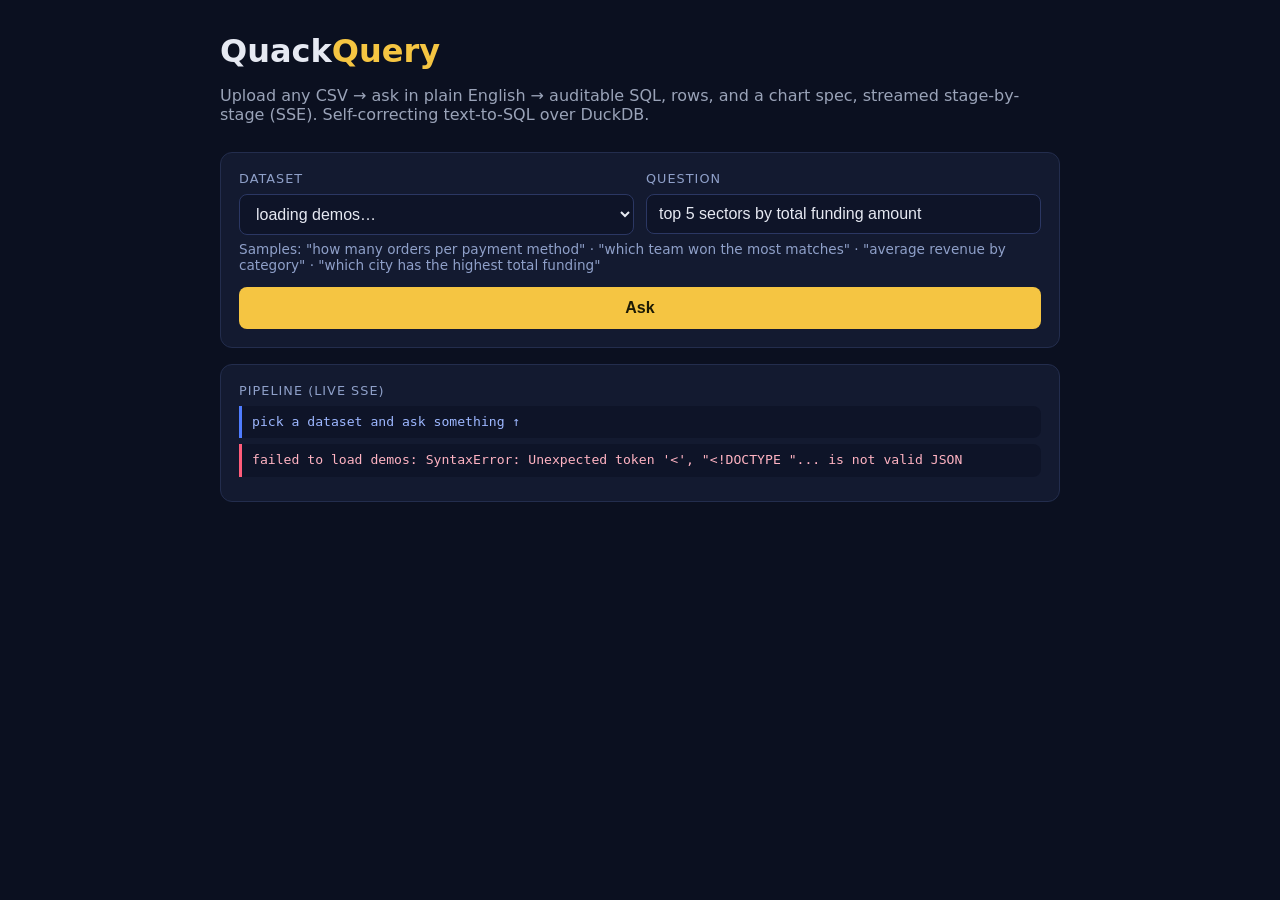
==== static/index.html @ a5b7f028 "QuackQuery v1.0: self-correcting text-to-SQL analytics API - FastAPI + DuckDB: CSV upload -> schema/" ====
<!DOCTYPE html>
<html lang="en">
<head>
<meta charset="utf-8">
<meta name="viewport" content="width=device-width, initial-scale=1">
<title>QuackQuery — ask your data anything</title>
<style>
  :root { color-scheme: dark; }
  * { box-sizing: border-box; }
  body { margin: 0; font-family: ui-sans-serif, system-ui, -apple-system, sans-serif;
         background: #0b1020; color: #e6e9f2; }
  .wrap { max-width: 880px; margin: 0 auto; padding: 32px 20px 80px; }
  h1 { font-size: 2rem; margin: 0 0 6px; }
  h1 span { color: #f5c542; }
  .sub { color: #9aa3b8; margin-bottom: 28px; }
  .card { background: #131a30; border: 1px solid #232d4d; border-radius: 12px;
          padding: 18px; margin-bottom: 16px; }
  label { display: block; font-size: .8rem; text-transform: uppercase;
          letter-spacing: .08em; color: #8fa0c9; margin-bottom: 8px; }
  select, input[type=text] { width: 100%; padding: 10px 12px; border-radius: 8px;
        border: 1px solid #2b3763; background: #0e1428; color: #e6e9f2; font-size: 1rem; }
  .row { display: flex; gap: 12px; }
  .row > div { flex: 1; }
  button { margin-top: 14px; width: 100%; padding: 12px; font-size: 1rem; font-weight: 600;
           border: 0; border-radius: 8px; background: #f5c542; color: #1c1a05; cursor: pointer; }
  button:disabled { opacity: .5; cursor: wait; }
  #log { font-family: ui-monospace, SFMono-Regular, Menlo, monospace; font-size: .82rem;
         line-height: 1.55; }
  .ev { padding: 6px 10px; border-left: 3px solid #2b3763; margin: 6px 0;
        background: #0e1428; border-radius: 0 8px 8px 0; white-space: pre-wrap; }
  .ev.stage, .ev.retry { border-color: #4f7cff; color: #9db7ff; }
  .ev.sql { border-color: #f5c542; color: #ffe29a; }
  .ev.rows { border-color: #37d67a; color: #a9f0c6; }
  .ev.chart, .ev.answer { border-color: #b388ff; color: #d6c6ff; }
  .ev.done { border-color: #37d67a; color: #7fe0a8; font-weight: 700; }
  .ev.error { border-color: #ff5c7a; color: #ffb3c2; }
  table { border-collapse: collapse; margin-top: 8px; width: 100%; font-size: .85rem; }
  th, td { border: 1px solid #2b3763; padding: 5px 9px; text-align: left; }
  th { background: #182142; }
  code { color: #ffe29a; }
  a { color: #7fa8ff; }
  .hint { font-size: .85rem; color: #8fa0c9; margin-top: 6px; }
</style>
</head>
<body>
<div class="wrap">
  <h1>Quack<span>Query</span></h1>
  <p class="sub">Upload any CSV → ask in plain English → auditable SQL, rows, and a chart spec,
  streamed stage-by-stage (SSE). Self-correcting text-to-SQL over DuckDB.</p>

  <div class="card">
    <div class="row">
      <div>
        <label for="ds">Dataset</label>
        <select id="ds"><option value="">loading demos…</option></select>
      </div>
      <div>
        <label for="q">Question</label>
        <input id="q" type="text" placeholder="e.g. top 5 sectors by total funding"
               value="top 5 sectors by total funding amount">
      </div>
    </div>
    <div class="hint">Samples: "how many orders per payment method" ·
      "which team won the most matches" · "average revenue by category" ·
      "which city has the highest total funding"</div>
    <button id="go">Ask</button>
  </div>

  <div class="card">
    <label>Pipeline (live SSE)</label>
    <div id="log"><div class="ev stage">pick a dataset and ask something ↑</div></div>
  </div>
</div>

<script>
const $ = id => document.getElementById(id);
function ev(type, text) {
  const d = document.createElement("div");
  d.className = "ev " + type;
  d.textContent = text;
  $("log").appendChild(d);
  window.scrollTo(0, document.body.scrollHeight);
}
function tableHTML(columns, rows) {
  if (!rows || !rows.length) return "(0 rows)";
  let h = "<table><tr>" + columns.map(c => "<th>" + c + "</th>").join("") + "</tr>";
  for (const r of rows.slice(0, 15))
    h += "<tr>" + r.map(v => "<td>" + v + "</td>").join("") + "</tr>";
  return h + "</table>" + (rows.length > 15 ? `<p>${rows.length} rows (15 shown)</p>` : "");
}

async function loadDatasets() {
  try {
    const r = await fetch("/api/datasets/demo");
    const list = await r.json();
    $("ds").innerHTML = list.map(d =>
      `<option value="${d.dataset_id}">${d.name} (${d.row_count} rows)</option>`).join("");
    ev("stage", `loaded ${list.length} demo datasets`);
  } catch (e) { ev("error", "failed to load demos: " + e); }
}

$("go").onclick = async () => {
  const dataset_id = $("ds").value, question = $("q").value.trim();
  if (!dataset_id || !question) return;
  $("log").innerHTML = "";
  $("go").disabled = true;
  ev("stage", `POST /api/query/stream {dataset: ${dataset_id}, question: "${question}"}`);
  try {
    const resp = await fetch("/api/query/stream", {
      method: "POST", headers: {"Content-Type": "application/json"},
      body: JSON.stringify({dataset_id, question})
    });
    const reader = resp.body.getReader();
    const dec = new TextDecoder();
    let buf = "";
    while (true) {
      const {done, value} = await reader.read();
      if (done) break;
      buf += dec.decode(value, {stream: true});
      let idx;
      while ((idx = buf.indexOf("\n\n")) >= 0) {
        const chunk = buf.slice(0, idx); buf = buf.slice(idx + 2);
        const line = chunk.split("\n").find(l => l.startsWith("data:"));
        if (!line) continue;
        handle(JSON.parse(line.slice(5)));
      }
    }
  } catch (e) { ev("error", String(e)); }
  $("go").disabled = false;
};

function handle(m) {
  switch (m.type) {
    case "stage":        ev("stage", `▸ ${m.name} (${m.dataset ?? ""})`); break;
    case "sql":          ev("sql", `[attempt ${m.attempt}] ${m.sql}`); break;
    case "guard_error":  ev("error", `guard: ${m.error}`); break;
    case "exec_error":   ev("error", `exec: ${m.error}`); break;
    case "retry":        ev("retry", `↻ self-correcting (attempt ${m.attempt})…`); break;
    case "rows":         ev("rows", `${m.row_count} rows` + "\n" + tableHTML(m.columns, m.rows)); break;
    case "chart":        ev("chart", m.spec ? `chart: ${m.spec.mark} x=${m.spec.x} y=${m.spec.y}` : "chart: none"); break;
    case "answer":       ev("answer", "answer: " + m.text); break;
    case "done":         ev("done", `done in ${m.timing_ms}ms · attempts=${m.attempts}${m.cached ? " · cached" : ""}`); break;
    case "error":        ev("error", `fatal: ${m.error}`); break;
  }
}
loadDatasets();
</script>
</body>
</html>
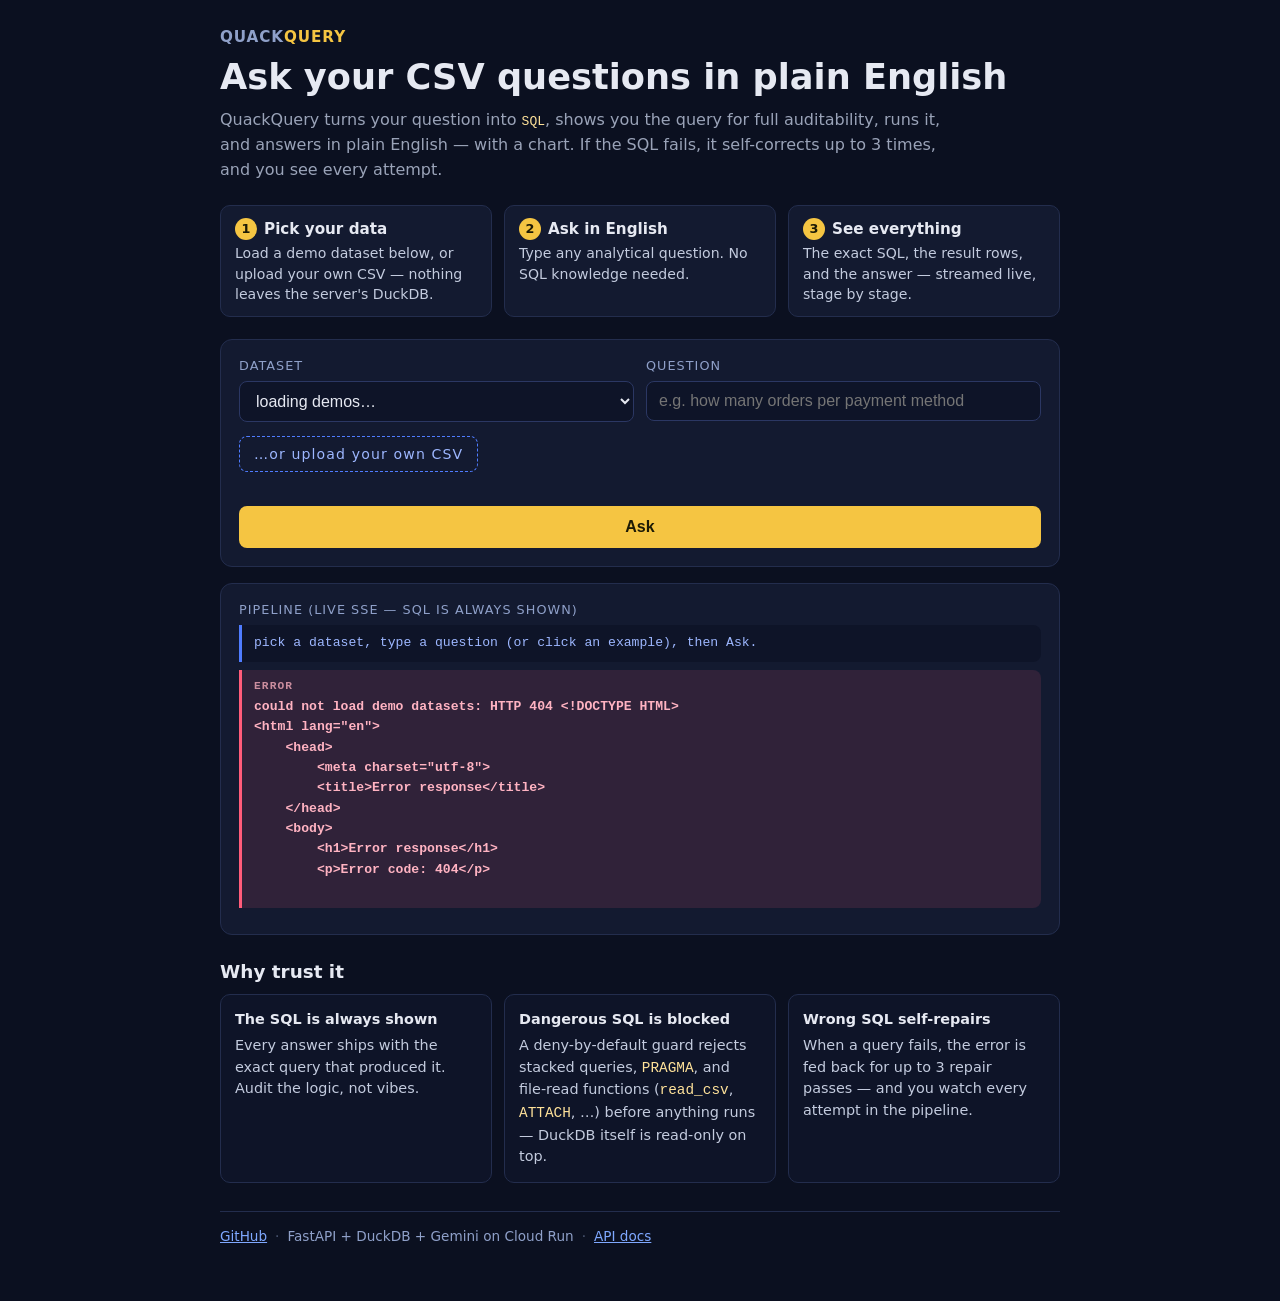
==== commit 533c31b7: "fix(ui): SSE parser never matched CRLF framing — the demo page rendered nothing Root cause: sse-star" ====
--- a/static/index.html
+++ b/static/index.html
@@ -3,16 +3,30 @@
 <head>
 <meta charset="utf-8">
 <meta name="viewport" content="width=device-width, initial-scale=1">
-<title>QuackQuery — ask your data anything</title>
+<title>QuackQuery — ask your CSV questions in plain English</title>
 <style>
   :root { color-scheme: dark; }
   * { box-sizing: border-box; }
   body { margin: 0; font-family: ui-sans-serif, system-ui, -apple-system, sans-serif;
          background: #0b1020; color: #e6e9f2; }
-  .wrap { max-width: 880px; margin: 0 auto; padding: 32px 20px 80px; }
-  h1 { font-size: 2rem; margin: 0 0 6px; }
-  h1 span { color: #f5c542; }
-  .sub { color: #9aa3b8; margin-bottom: 28px; }
+  .wrap { max-width: 880px; margin: 0 auto; padding: 28px 20px 60px; }
+  .brand { font-size: .95rem; font-weight: 700; letter-spacing: .06em;
+           color: #8fa0c9; margin-bottom: 10px; }
+  .brand b { color: #f5c542; }
+  h1 { font-size: clamp(1.6rem, 4.5vw, 2.2rem); line-height: 1.2; margin: 0 0 10px; }
+  .sub { color: #9aa3b8; margin: 0 0 22px; max-width: 46rem; line-height: 1.55; }
+  .sub code { color: #ffe29a; }
+
+  .steps { display: flex; gap: 12px; margin: 0 0 22px; }
+  .step { flex: 1; background: #131a30; border: 1px solid #232d4d; border-radius: 10px;
+          padding: 12px 14px; font-size: .88rem; color: #c3cbde; line-height: 1.45; }
+  .step b { display: block; color: #e6e9f2; margin-bottom: 3px; font-size: .95rem; }
+  .step .n { display: inline-flex; align-items: center; justify-content: center;
+             width: 22px; height: 22px; border-radius: 50%; background: #f5c542;
+             color: #1c1a05; font-weight: 700; font-size: .8rem; margin-right: 7px;
+             vertical-align: middle; }
+  @media (max-width: 640px) { .steps { flex-direction: column; } .step { padding: 10px 12px; } }
+
   .card { background: #131a30; border: 1px solid #232d4d; border-radius: 12px;
           padding: 18px; margin-bottom: 16px; }
   label { display: block; font-size: .8rem; text-transform: uppercase;
@@ -20,33 +34,72 @@
   select, input[type=text] { width: 100%; padding: 10px 12px; border-radius: 8px;
         border: 1px solid #2b3763; background: #0e1428; color: #e6e9f2; font-size: 1rem; }
   .row { display: flex; gap: 12px; }
-  .row > div { flex: 1; }
+  .row > div { flex: 1; min-width: 0; }
+  @media (max-width: 640px) { .row { flex-direction: column; } }
   button { margin-top: 14px; width: 100%; padding: 12px; font-size: 1rem; font-weight: 600;
            border: 0; border-radius: 8px; background: #f5c542; color: #1c1a05; cursor: pointer; }
   button:disabled { opacity: .5; cursor: wait; }
+  .uploadbtn { margin-top: 14px; display: inline-block; padding: 9px 14px; font-size: .88rem;
+               border: 1px dashed #4f7cff; border-radius: 8px; background: transparent;
+               color: #9db7ff; cursor: pointer; width: auto; text-transform: none; }
+  .uploadbtn:hover { background: #16204a; }
+  .chips { display: flex; flex-wrap: wrap; gap: 8px; margin-top: 12px; }
+  .chip { margin: 0; width: auto; padding: 7px 12px; font-size: .85rem; font-weight: 500;
+          background: #0e1428; color: #c3cbde; border: 1px solid #2b3763;
+          border-radius: 999px; cursor: pointer; }
+  .chip:hover { border-color: #f5c542; color: #ffe29a; }
+  body.busy .chip { opacity: .45; pointer-events: none; }
+
   #log { font-family: ui-monospace, SFMono-Regular, Menlo, monospace; font-size: .82rem;
          line-height: 1.55; }
-  .ev { padding: 6px 10px; border-left: 3px solid #2b3763; margin: 6px 0;
-        background: #0e1428; border-radius: 0 8px 8px 0; white-space: pre-wrap; }
-  .ev.stage, .ev.retry { border-color: #4f7cff; color: #9db7ff; }
-  .ev.sql { border-color: #f5c542; color: #ffe29a; }
-  .ev.rows { border-color: #37d67a; color: #a9f0c6; }
-  .ev.chart, .ev.answer { border-color: #b388ff; color: #d6c6ff; }
-  .ev.done { border-color: #37d67a; color: #7fe0a8; font-weight: 700; }
-  .ev.error { border-color: #ff5c7a; color: #ffb3c2; }
-  table { border-collapse: collapse; margin-top: 8px; width: 100%; font-size: .85rem; }
+  .ev { padding: 8px 12px; border-left: 3px solid #2b3763; margin: 8px 0;
+        background: #0e1428; border-radius: 0 8px 8px 0; white-space: pre-wrap;
+        word-break: break-word; }
+  .ev .tag { font-size: .7rem; text-transform: uppercase; letter-spacing: .1em;
+             opacity: .75; display: block; margin-bottom: 2px; }
+  .ev.stage  { border-color: #4f7cff; color: #9db7ff; }
+  .ev.retry  { border-color: #4f7cff; color: #9db7ff; font-style: italic; }
+  .ev.sql    { border-color: #f5c542; color: #ffe29a; }
+  .ev.rows   { border-color: #37d67a; color: #a9f0c6; }
+  .ev.chart  { border-color: #b388ff; color: #d6c6ff; }
+  .ev.answer { border-color: #37d67a; }
+  .ev.done   { border-color: #37d67a; color: #7fe0a8; font-weight: 700; }
+  .ev.error  { border-color: #ff5c7a; color: #ffb3c2; font-weight: 600;
+               background: rgba(255, 92, 122, 0.12); }
+  .ev .answertext { font-family: ui-sans-serif, system-ui, sans-serif; font-size: 1.02rem;
+                    color: #eef4ff; white-space: pre-wrap; }
+  table { border-collapse: collapse; margin-top: 8px; width: 100%; font-size: .85rem;
+          font-family: ui-monospace, SFMono-Regular, Menlo, monospace; }
   th, td { border: 1px solid #2b3763; padding: 5px 9px; text-align: left; }
   th { background: #182142; }
-  code { color: #ffe29a; }
+  .muted { color: #8fa0c9; font-size: .78rem; }
   a { color: #7fa8ff; }
-  .hint { font-size: .85rem; color: #8fa0c9; margin-top: 6px; }
+
+  .trust { display: flex; gap: 12px; flex-wrap: wrap; }
+  .trust > div { flex: 1 1 240px; background: #0e1428; border: 1px solid #232d4d;
+                 border-radius: 10px; padding: 14px; font-size: .9rem; color: #c3cbde;
+                 line-height: 1.5; }
+  .trust b { color: #e6e9f2; display: block; margin-bottom: 4px; }
+  .trust code { color: #ffe29a; }
+  footer { margin-top: 28px; padding-top: 16px; border-top: 1px solid #232d4d;
+           color: #8fa0c9; font-size: .85rem; display: flex; gap: 8px; flex-wrap: wrap;
+           align-items: center; }
+  footer .dot { opacity: .5; }
 </style>
 </head>
 <body>
 <div class="wrap">
-  <h1>Quack<span>Query</span></h1>
-  <p class="sub">Upload any CSV → ask in plain English → auditable SQL, rows, and a chart spec,
-  streamed stage-by-stage (SSE). Self-correcting text-to-SQL over DuckDB.</p>
+  <div class="brand">QUACK<b>QUERY</b></div>
+  <h1>Ask your CSV questions in plain English</h1>
+  <p class="sub">QuackQuery turns your question into <code>SQL</code>, shows you the
+  query for full auditability, runs it, and answers in plain English — with a chart.
+  If the SQL fails, it self-corrects up to 3 times, and you see every attempt.</p>
+
+  <div class="steps">
+    <div class="step"><b><span class="n">1</span>Pick your data</b>Load a demo dataset below, or upload your own CSV — nothing leaves the server's DuckDB.</div>
+    <div class="step"><b><span class="n">2</span>Ask in English</b>Type any analytical question. No SQL knowledge needed.</div>
+    <div class="step"><b><span class="n">3</span>See everything</b>The exact SQL, the result rows, and the answer — streamed live, stage by stage.</div>
+  </div>
 
   <div class="card">
     <div class="row">
@@ -56,93 +109,308 @@
       </div>
       <div>
         <label for="q">Question</label>
-        <input id="q" type="text" placeholder="e.g. top 5 sectors by total funding"
-               value="top 5 sectors by total funding amount">
+        <input id="q" type="text" placeholder="e.g. how many orders per payment method"
+               autocomplete="off">
       </div>
     </div>
-    <div class="hint">Samples: "how many orders per payment method" ·
-      "which team won the most matches" · "average revenue by category" ·
-      "which city has the highest total funding"</div>
+    <div class="row" style="align-items:flex-end">
+      <div><label class="uploadbtn" for="up">…or upload your own CSV
+        <input id="up" type="file" accept=".csv" hidden></label></div>
+      <div class="muted" style="flex:2; margin-bottom: 4px;" id="upstatus"></div>
+    </div>
+    <div class="chips" id="chips"></div>
     <button id="go">Ask</button>
   </div>
 
-  <div class="card">
-    <label>Pipeline (live SSE)</label>
-    <div id="log"><div class="ev stage">pick a dataset and ask something ↑</div></div>
+  <div class="card" id="pipecard">
+    <label>Pipeline (live SSE — SQL is always shown)</label>
+    <div id="log"><div class="ev stage">pick a dataset, type a question (or click an example), then Ask.</div></div>
   </div>
+
+  <h2 style="font-size:1.15rem; margin: 26px 0 12px;">Why trust it</h2>
+  <div class="trust">
+    <div><b>The SQL is always shown</b>Every answer ships with the exact query that produced it. Audit the logic, not vibes.</div>
+    <div><b>Dangerous SQL is blocked</b>A deny-by-default guard rejects stacked queries, <code>PRAGMA</code>, and file-read functions (<code>read_csv</code>, <code>ATTACH</code>, …) before anything runs — DuckDB itself is read-only on top.</div>
+    <div><b>Wrong SQL self-repairs</b>When a query fails, the error is fed back for up to 3 repair passes — and you watch every attempt in the pipeline.</div>
+  </div>
+
+  <footer>
+    <a href="https://github.com/gorredinesh21/quackquery" target="_blank" rel="noopener">GitHub</a>
+    <span class="dot">·</span> FastAPI + DuckDB + Gemini on Cloud Run
+    <span class="dot">·</span> <a href="/docs" target="_blank" rel="noopener">API docs</a>
+  </footer>
 </div>
 
 <script>
+"use strict";
 const $ = id => document.getElementById(id);
-function ev(type, text) {
+const esc = s => String(s).replace(/[&<>"']/g,
+  c => ({"&":"&amp;","<":"&lt;",">":"&gt;",'"':"&quot;","'":"&#39;"}[c]));
+
+// Example questions — each chip also selects the dataset it belongs to.
+const CHIPS = [
+  {q: "which team won the most matches",                  ds: "ipl_matches"},
+  {q: "how many orders per payment method",               ds: "ecommerce_orders"},
+  {q: "average revenue by category",                      ds: "ecommerce_orders"},
+  {q: "top 5 sectors by total funding amount",            ds: "indian_startup_funding"},
+  {q: "which city has the highest total funding",         ds: "indian_startup_funding"},
+];
+const dsNameToId = {};
+
+function ev(type, html) {
   const d = document.createElement("div");
   d.className = "ev " + type;
-  d.textContent = text;
+  d.innerHTML = html;
   $("log").appendChild(d);
-  window.scrollTo(0, document.body.scrollHeight);
+  return d;
+}
+function showError(msg) {
+  ev("error", '<span class="tag">error</span>' + esc(msg));
+  $("pipecard").scrollIntoView({behavior: "smooth", block: "nearest"});
 }
 function tableHTML(columns, rows) {
-  if (!rows || !rows.length) return "(0 rows)";
-  let h = "<table><tr>" + columns.map(c => "<th>" + c + "</th>").join("") + "</tr>";
+  if (!rows || !rows.length) return '<span class="muted">(0 rows)</span>';
+  let h = "<table><tr>" + columns.map(c => "<th>" + esc(c) + "</th>").join("") + "</tr>";
   for (const r of rows.slice(0, 15))
-    h += "<tr>" + r.map(v => "<td>" + v + "</td>").join("") + "</tr>";
-  return h + "</table>" + (rows.length > 15 ? `<p>${rows.length} rows (15 shown)</p>` : "");
+    h += "<tr>" + r.map(v => "<td>" + esc(v === null ? "NULL" : v) + "</td>").join("") + "</tr>";
+  h += "</table>";
+  if (rows.length > 15) h += '<span class="muted">' + rows.length + " rows (15 shown)</span>";
+  return h;
+}
+
+// Surface unexpected JS errors / unhandled rejections in the pipeline box.
+window.addEventListener("error", e => {
+  showError("Unexpected JS error: " + (e.message || e.type) +
+            (e.filename ? " (" + e.filename + ":" + e.lineno + ")" : ""));
+});
+window.addEventListener("unhandledrejection", e => {
+  const r = e.reason;
+  showError("Unhandled promise rejection: " + (r && r.message ? r.message : String(r)));
+});
+
+function setLoading(on) {
+  document.body.classList.toggle("busy", on);
+  $("go").disabled = on;
+  $("go").textContent = on ? "Asking…" : "Ask";
 }
 
 async function loadDatasets() {
   try {
     const r = await fetch("/api/datasets/demo");
+    if (!r.ok) throw new Error("HTTP " + r.status + " " + (await r.text()).slice(0, 200));
     const list = await r.json();
     $("ds").innerHTML = list.map(d =>
-      `<option value="${d.dataset_id}">${d.name} (${d.row_count} rows)</option>`).join("");
-    ev("stage", `loaded ${list.length} demo datasets`);
-  } catch (e) { ev("error", "failed to load demos: " + e); }
-}
-
-$("go").onclick = async () => {
+      `<option value="${esc(d.dataset_id)}">${esc(d.name)} (${d.row_count} rows)</option>`).join("");
+    for (const d of list) dsNameToId[d.name] = d.dataset_id;
+    renderChips();
+    ev("stage", '<span class="tag">stage</span>▸ ' + list.length +
+       " demo datasets ready — click an example question below the ask box");
+  } catch (e) { showError("could not load demo datasets: " + e.message); }
+}
+
+function renderChips() {
+  $("chips").innerHTML = "";
+  for (const c of CHIPS) {
+    const b = document.createElement("button");
+    b.className = "chip";
+    b.textContent = c.q;
+    b.onclick = () => {
+      if (document.body.classList.contains("busy")) return;
+      if (!dsNameToId[c.ds]) { showError("dataset not loaded: " + c.ds); return; }
+      $("ds").value = dsNameToId[c.ds];
+      $("q").value = c.q;
+      ask();
+    };
+    $("chips").appendChild(b);
+  }
+}
+
+// ---- the query stream ----------------------------------------------------
+async function ask() {
+  if (document.body.classList.contains("busy")) return;
   const dataset_id = $("ds").value, question = $("q").value.trim();
-  if (!dataset_id || !question) return;
+  if (!dataset_id) { showError("pick a dataset first (or upload a CSV)."); return; }
+  if (!question)   { showError("type a question first — or click an example question."); return; }
+
   $("log").innerHTML = "";
-  $("go").disabled = true;
-  ev("stage", `POST /api/query/stream {dataset: ${dataset_id}, question: "${question}"}`);
+  setLoading(true);
+  $("pipecard").scrollIntoView({behavior: "smooth", block: "start"});
+  ev("stage", '<span class="tag">request</span>POST /api/query/stream {dataset: ' +
+     esc(dataset_id) + ', question: "' + esc(question) + '"}');
+
+  let sawAnswer = false, sawTerminal = false, qid = null, cached = false;
   try {
     const resp = await fetch("/api/query/stream", {
-      method: "POST", headers: {"Content-Type": "application/json"},
+      method: "POST",
+      headers: {"Content-Type": "application/json"},
       body: JSON.stringify({dataset_id, question})
     });
+    if (!resp.ok) {
+      const t = await resp.text();
+      let msg = t;
+      try { const d = JSON.parse(t).detail; msg = typeof d === "string" ? d : JSON.stringify(d); } catch (_) {}
+      throw new Error("HTTP " + resp.status + " " + resp.statusText + " — " +
+                      String(msg).slice(0, 300));
+    }
+    if (!resp.body) throw new Error("response has no stream body");
+
     const reader = resp.body.getReader();
     const dec = new TextDecoder();
     let buf = "";
+    // SSE frames are separated by a BLANK LINE. sse-starlette writes CRLF
+    // line endings ("\r\n\r\n"); some servers use "\n\n" or "\r\r" — accept all.
+    const SEP = /\r\n\r\n|\n\n|\r\r/;
     while (true) {
       const {done, value} = await reader.read();
       if (done) break;
       buf += dec.decode(value, {stream: true});
-      let idx;
-      while ((idx = buf.indexOf("\n\n")) >= 0) {
-        const chunk = buf.slice(0, idx); buf = buf.slice(idx + 2);
-        const line = chunk.split("\n").find(l => l.startsWith("data:"));
-        if (!line) continue;
-        handle(JSON.parse(line.slice(5)));
+      let m;
+      while ((m = SEP.exec(buf)) !== null) {
+        const frame = buf.slice(0, m.index);
+        buf = buf.slice(m.index + m[0].length);
+        // A frame: "event: <name>" lines plus one or more "data: <json>" lines.
+        const dataLines = frame.split(/\r\n|\n|\r/)
+          .filter(l => l.startsWith("data:"))
+          .map(l => l.slice(5).trim());
+        if (!dataLines.length) continue;
+        const payload = dataLines.join("\n");
+        let msg;
+        try { msg = JSON.parse(payload); }
+        catch (e) {
+          showError("bad SSE data line (not JSON): " + payload.slice(0, 200));
+          continue;
+        }
+        try {
+          handle(msg);
+          if (msg.type === "answer") sawAnswer = true;
+          if (msg.type === "done") { sawTerminal = true; qid = msg.qid || null; cached = !!msg.cached; }
+          if (msg.type === "error") sawTerminal = true;
+        } catch (e) { showError("error while rendering event '" + msg.type + "': " + e.message); }
       }
     }
-  } catch (e) { ev("error", String(e)); }
-  $("go").disabled = false;
-};
-
+    // Server contract: stream always ends with done or error. If it just
+    // stopped, that's a contract breach — say so, never stay silent.
+    if (!sawTerminal)
+      showError("stream ended without a done or error event (server or connection dropped)");
+    else if (cached && !sawAnswer) await replayCached(qid);
+  } catch (e) {
+    showError("query failed: " + (e && e.message ? e.message : String(e)));
+  } finally {
+    setLoading(false);
+  }
+}
+
+async function replayCached(qid) {
+  // A cache hit streams only a `done` event; fetch the full result.
+  try {
+    const r = await fetch("/api/query/" + encodeURIComponent(qid));
+    if (!r.ok) throw new Error("HTTP " + r.status);
+    const res = await r.json();
+    handle({type: "sql", sql: res.sql, attempt: 1});
+    handle({type: "rows", columns: res.columns, rows: res.rows, row_count: res.row_count});
+    handle({type: "chart", spec: res.chart});
+    handle({type: "answer", text: res.answer});
+    ev("done", '<span class="tag">done</span>served from cache (qid ' + esc(qid) + ")");
+  } catch (e) {
+    showError("cached result could not be replayed: " + e.message);
+  }
+}
+
+// Server event types (app/pipeline.py): stage | sql | guard_error | exec_error |
+// retry | rows | chart | answer | done | error — each `data:` line is JSON
+// with a "type" field.
 function handle(m) {
   switch (m.type) {
-    case "stage":        ev("stage", `▸ ${m.name} (${m.dataset ?? ""})`); break;
-    case "sql":          ev("sql", `[attempt ${m.attempt}] ${m.sql}`); break;
-    case "guard_error":  ev("error", `guard: ${m.error}`); break;
-    case "exec_error":   ev("error", `exec: ${m.error}`); break;
-    case "retry":        ev("retry", `↻ self-correcting (attempt ${m.attempt})…`); break;
-    case "rows":         ev("rows", `${m.row_count} rows` + "\n" + tableHTML(m.columns, m.rows)); break;
-    case "chart":        ev("chart", m.spec ? `chart: ${m.spec.mark} x=${m.spec.x} y=${m.spec.y}` : "chart: none"); break;
-    case "answer":       ev("answer", "answer: " + m.text); break;
-    case "done":         ev("done", `done in ${m.timing_ms}ms · attempts=${m.attempts}${m.cached ? " · cached" : ""}`); break;
-    case "error":        ev("error", `fatal: ${m.error}`); break;
+    case "stage":
+      ev("stage", '<span class="tag">stage</span>▸ ' + esc(m.name) +
+         (m.dataset ? " · " + esc(m.dataset) + " (" + m.row_count + " rows)" : ""));
+      break;
+    case "sql":
+      ev("sql", '<span class="tag">sql · attempt ' + Number(m.attempt) +
+         '</span>' + esc(m.sql));
+      break;
+    case "guard_error":
+      ev("error", '<span class="tag">guard rejected</span>' + esc(m.error));
+      break;
+    case "exec_error":
+      ev("error", '<span class="tag">exec error</span>' + esc(m.error));
+      break;
+    case "retry":
+      ev("retry", '<span class="tag">retry</span>↻ self-correcting (attempt ' +
+         Number(m.attempt) + ")…");
+      break;
+    case "rows":
+      ev("rows", '<span class="tag">rows</span>' + Number(m.row_count) +
+         " row(s) returned" + tableHTML(m.columns, m.rows));
+      break;
+    case "chart":
+      ev("chart", '<span class="tag">chart</span>' +
+         (m.spec ? esc(m.spec.mark) + " chart — x: " + esc(m.spec.x) +
+                  ", y: " + esc(m.spec.y)
+                 : "no chart for this result"));
+      break;
+    case "answer":
+      ev("answer", '<span class="tag">answer</span><span class="answertext">' +
+         esc(m.text || "(no answer text)") + "</span>");
+      break;
+    case "done":
+      ev("done", '<span class="tag">done</span>✓ done in ' + Number(m.timing_ms) +
+         "ms · attempts=" + Number(m.attempts) + (m.cached ? " · cached" : "") +
+         (m.qid ? " · qid " + esc(m.qid) : ""));
+      break;
+    case "error": {
+      let h = '<span class="tag">fatal</span>' + esc(m.error || "unknown error") +
+              (m.status ? " (HTTP " + Number(m.status) + ")" : "");
+      if (m.sql_attempts && m.sql_attempts.length) {
+        h += "\nSQL attempts:\n" + m.sql_attempts.map((s, i) =>
+               "  #" + (i + 1) + ": " + esc(s)).join("\n");
+      }
+      ev("error", h);
+      break;
+    }
+    default:
+      ev("stage", '<span class="tag">' + esc(m.type || "event") + "</span>" +
+         esc(JSON.stringify(m).slice(0, 300)));
   }
 }
+
+// ---- CSV upload ----------------------------------------------------------
+$("up").onchange = async () => {
+  const f = $("up").files[0];
+  if (!f) return;
+  $("upstatus").textContent = 'uploading "' + f.name + '"…';
+  try {
+    const fd = new FormData();
+    fd.append("file", f);
+    const r = await fetch("/api/datasets", {method: "POST", body: fd});
+    if (!r.ok) {
+      const t = await r.text();
+      let msg = t;
+      try { const d = JSON.parse(t).detail; msg = typeof d === "string" ? d : JSON.stringify(d); } catch (_) {}
+      throw new Error("HTTP " + r.status + " — " + String(msg).slice(0, 200));
+    }
+    const d = await r.json();
+    dsNameToId[d.name] = d.dataset_id;
+    const opt = document.createElement("option");
+    opt.value = d.dataset_id;
+    opt.textContent = d.name + " (" + d.row_count + " rows)";
+    $("ds").appendChild(opt);
+    $("ds").value = d.dataset_id;
+    $("upstatus").textContent = 'uploaded "' + d.name + '" — ' + d.row_count +
+                                " rows, now ask away.";
+    ev("stage", '<span class="tag">upload</span>▸ dataset "' + esc(d.name) +
+       '" ready (' + d.row_count + " rows)");
+    $("q").focus();
+  } catch (e) {
+    $("upstatus").textContent = "";
+    showError("CSV upload failed: " + e.message);
+  } finally {
+    $("up").value = "";
+  }
+};
+
+$("go").onclick = ask;
+$("q").addEventListener("keydown", e => { if (e.key === "Enter") ask(); });
 loadDatasets();
 </script>
 </body>
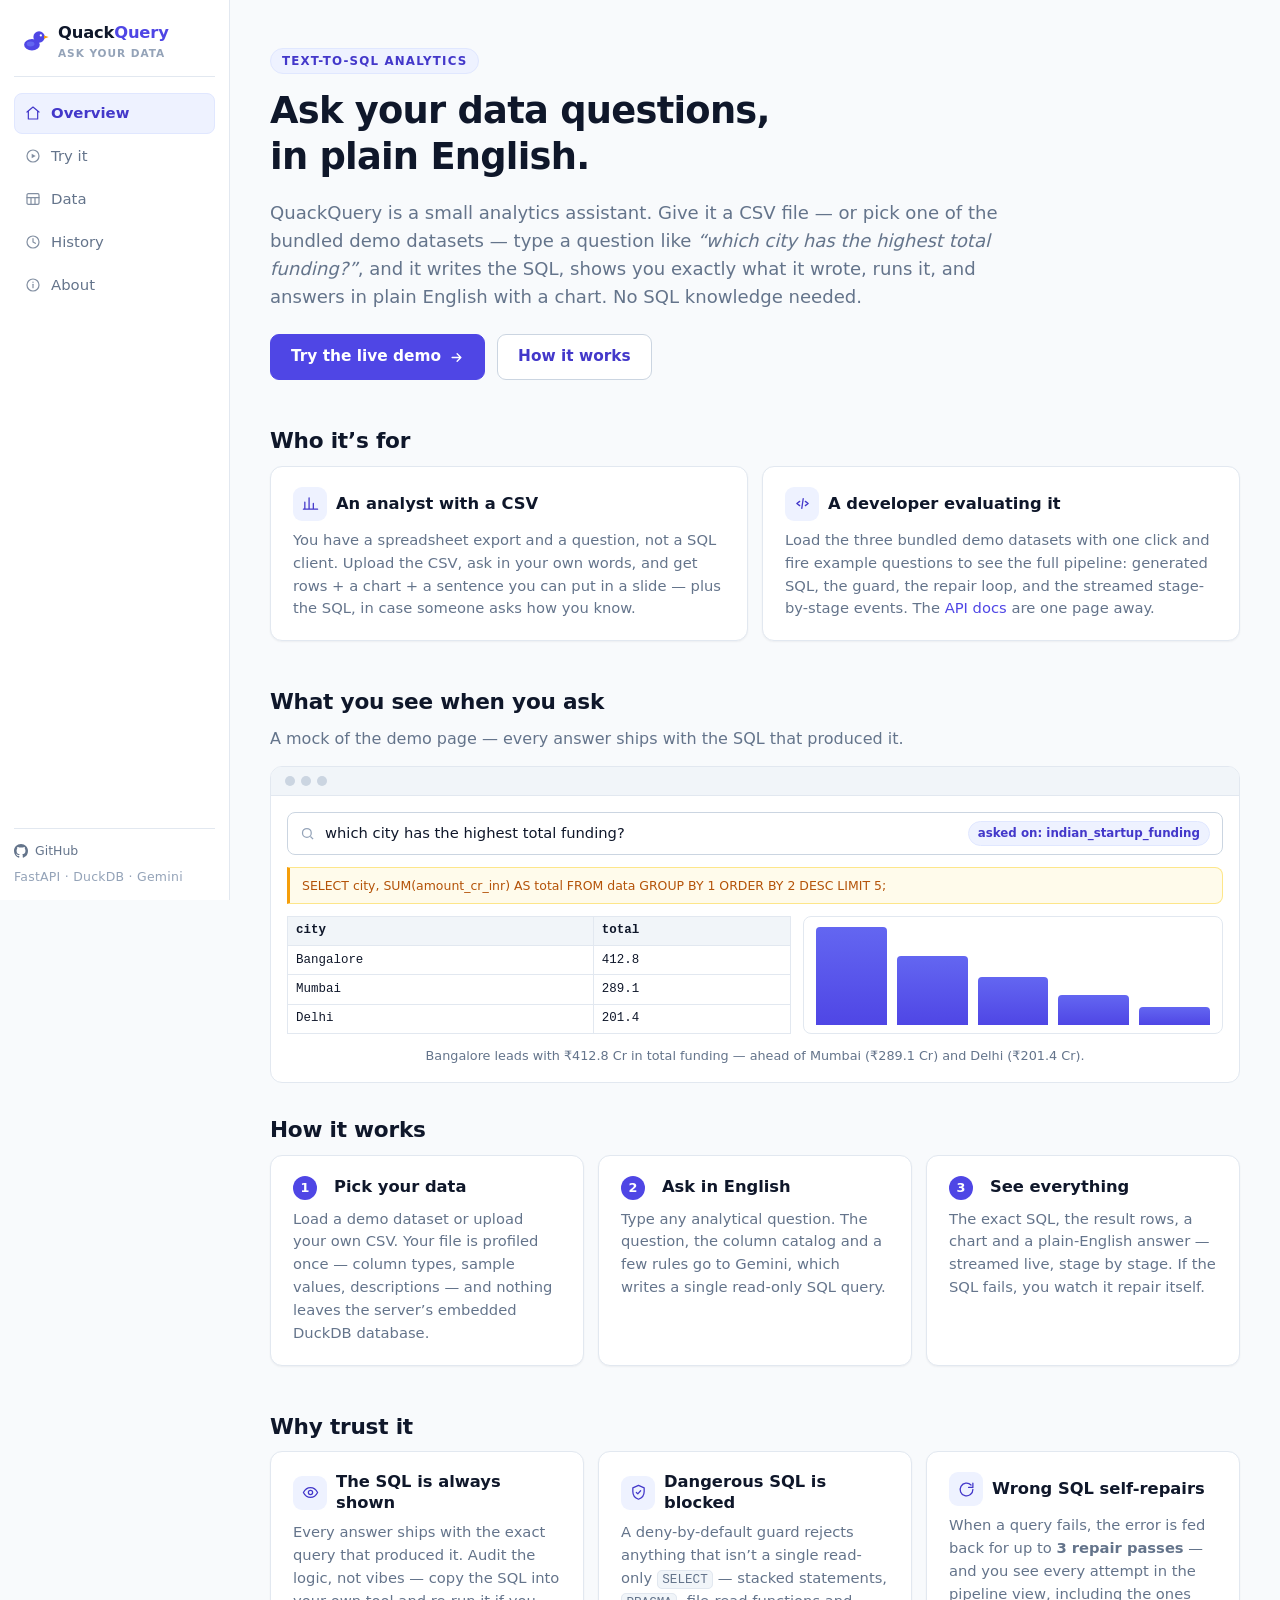
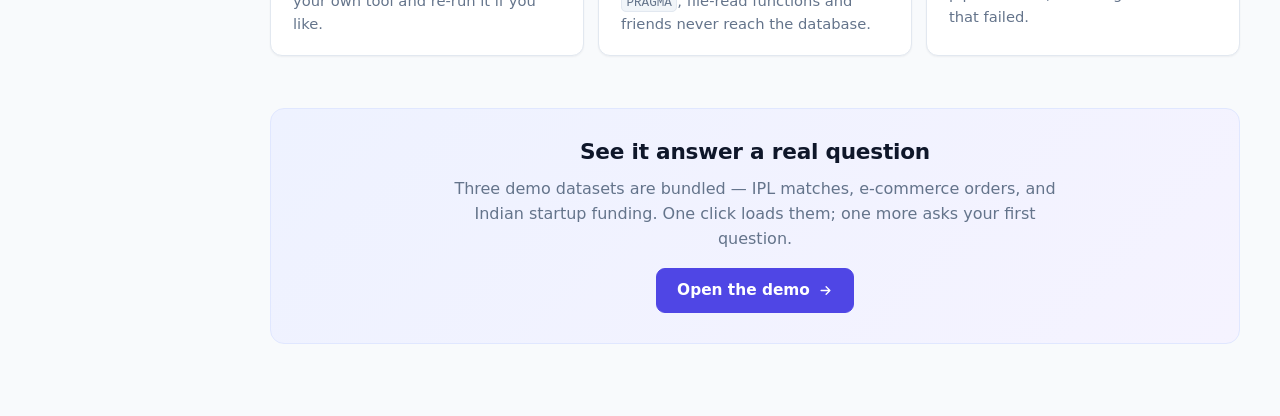
==== commit 7a8771af: "feat(site): multi-page product website — sidebar nav, light theme, data profile + query history Fron" ====
--- a/static/index.html
+++ b/static/index.html
@@ -3,415 +3,148 @@
 <head>
 <meta charset="utf-8">
 <meta name="viewport" content="width=device-width, initial-scale=1">
-<title>QuackQuery — ask your CSV questions in plain English</title>
-<style>
-  :root { color-scheme: dark; }
-  * { box-sizing: border-box; }
-  body { margin: 0; font-family: ui-sans-serif, system-ui, -apple-system, sans-serif;
-         background: #0b1020; color: #e6e9f2; }
-  .wrap { max-width: 880px; margin: 0 auto; padding: 28px 20px 60px; }
-  .brand { font-size: .95rem; font-weight: 700; letter-spacing: .06em;
-           color: #8fa0c9; margin-bottom: 10px; }
-  .brand b { color: #f5c542; }
-  h1 { font-size: clamp(1.6rem, 4.5vw, 2.2rem); line-height: 1.2; margin: 0 0 10px; }
-  .sub { color: #9aa3b8; margin: 0 0 22px; max-width: 46rem; line-height: 1.55; }
-  .sub code { color: #ffe29a; }
-
-  .steps { display: flex; gap: 12px; margin: 0 0 22px; }
-  .step { flex: 1; background: #131a30; border: 1px solid #232d4d; border-radius: 10px;
-          padding: 12px 14px; font-size: .88rem; color: #c3cbde; line-height: 1.45; }
-  .step b { display: block; color: #e6e9f2; margin-bottom: 3px; font-size: .95rem; }
-  .step .n { display: inline-flex; align-items: center; justify-content: center;
-             width: 22px; height: 22px; border-radius: 50%; background: #f5c542;
-             color: #1c1a05; font-weight: 700; font-size: .8rem; margin-right: 7px;
-             vertical-align: middle; }
-  @media (max-width: 640px) { .steps { flex-direction: column; } .step { padding: 10px 12px; } }
-
-  .card { background: #131a30; border: 1px solid #232d4d; border-radius: 12px;
-          padding: 18px; margin-bottom: 16px; }
-  label { display: block; font-size: .8rem; text-transform: uppercase;
-          letter-spacing: .08em; color: #8fa0c9; margin-bottom: 8px; }
-  select, input[type=text] { width: 100%; padding: 10px 12px; border-radius: 8px;
-        border: 1px solid #2b3763; background: #0e1428; color: #e6e9f2; font-size: 1rem; }
-  .row { display: flex; gap: 12px; }
-  .row > div { flex: 1; min-width: 0; }
-  @media (max-width: 640px) { .row { flex-direction: column; } }
-  button { margin-top: 14px; width: 100%; padding: 12px; font-size: 1rem; font-weight: 600;
-           border: 0; border-radius: 8px; background: #f5c542; color: #1c1a05; cursor: pointer; }
-  button:disabled { opacity: .5; cursor: wait; }
-  .uploadbtn { margin-top: 14px; display: inline-block; padding: 9px 14px; font-size: .88rem;
-               border: 1px dashed #4f7cff; border-radius: 8px; background: transparent;
-               color: #9db7ff; cursor: pointer; width: auto; text-transform: none; }
-  .uploadbtn:hover { background: #16204a; }
-  .chips { display: flex; flex-wrap: wrap; gap: 8px; margin-top: 12px; }
-  .chip { margin: 0; width: auto; padding: 7px 12px; font-size: .85rem; font-weight: 500;
-          background: #0e1428; color: #c3cbde; border: 1px solid #2b3763;
-          border-radius: 999px; cursor: pointer; }
-  .chip:hover { border-color: #f5c542; color: #ffe29a; }
-  body.busy .chip { opacity: .45; pointer-events: none; }
-
-  #log { font-family: ui-monospace, SFMono-Regular, Menlo, monospace; font-size: .82rem;
-         line-height: 1.55; }
-  .ev { padding: 8px 12px; border-left: 3px solid #2b3763; margin: 8px 0;
-        background: #0e1428; border-radius: 0 8px 8px 0; white-space: pre-wrap;
-        word-break: break-word; }
-  .ev .tag { font-size: .7rem; text-transform: uppercase; letter-spacing: .1em;
-             opacity: .75; display: block; margin-bottom: 2px; }
-  .ev.stage  { border-color: #4f7cff; color: #9db7ff; }
-  .ev.retry  { border-color: #4f7cff; color: #9db7ff; font-style: italic; }
-  .ev.sql    { border-color: #f5c542; color: #ffe29a; }
-  .ev.rows   { border-color: #37d67a; color: #a9f0c6; }
-  .ev.chart  { border-color: #b388ff; color: #d6c6ff; }
-  .ev.answer { border-color: #37d67a; }
-  .ev.done   { border-color: #37d67a; color: #7fe0a8; font-weight: 700; }
-  .ev.error  { border-color: #ff5c7a; color: #ffb3c2; font-weight: 600;
-               background: rgba(255, 92, 122, 0.12); }
-  .ev .answertext { font-family: ui-sans-serif, system-ui, sans-serif; font-size: 1.02rem;
-                    color: #eef4ff; white-space: pre-wrap; }
-  table { border-collapse: collapse; margin-top: 8px; width: 100%; font-size: .85rem;
-          font-family: ui-monospace, SFMono-Regular, Menlo, monospace; }
-  th, td { border: 1px solid #2b3763; padding: 5px 9px; text-align: left; }
-  th { background: #182142; }
-  .muted { color: #8fa0c9; font-size: .78rem; }
-  a { color: #7fa8ff; }
-
-  .trust { display: flex; gap: 12px; flex-wrap: wrap; }
-  .trust > div { flex: 1 1 240px; background: #0e1428; border: 1px solid #232d4d;
-                 border-radius: 10px; padding: 14px; font-size: .9rem; color: #c3cbde;
-                 line-height: 1.5; }
-  .trust b { color: #e6e9f2; display: block; margin-bottom: 4px; }
-  .trust code { color: #ffe29a; }
-  footer { margin-top: 28px; padding-top: 16px; border-top: 1px solid #232d4d;
-           color: #8fa0c9; font-size: .85rem; display: flex; gap: 8px; flex-wrap: wrap;
-           align-items: center; }
-  footer .dot { opacity: .5; }
-</style>
+<meta name="description" content="QuackQuery — upload any CSV and ask questions in plain English. Auditable SQL, self-correcting queries, charts and plain-English answers.">
+<title>QuackQuery — ask your data questions in plain English</title>
+<link rel="icon" href="data:image/svg+xml,<svg xmlns='http://www.w3.org/2000/svg' viewBox='0 0 38 32'><ellipse cx='14' cy='22' rx='11' ry='8' fill='%234f46e5'/><circle cx='24' cy='11' r='8' fill='%234f46e5'/><path d='M31 9 37.5 11.2 31 13.4Z' fill='%23f59e0b'/><circle cx='26.5' cy='8.8' r='1.6' fill='white'/></svg>">
+<link rel="stylesheet" href="/static/style.css">
 </head>
 <body>
-<div class="wrap">
-  <div class="brand">QUACK<b>QUERY</b></div>
-  <h1>Ask your CSV questions in plain English</h1>
-  <p class="sub">QuackQuery turns your question into <code>SQL</code>, shows you the
-  query for full auditability, runs it, and answers in plain English — with a chart.
-  If the SQL fails, it self-corrects up to 3 times, and you see every attempt.</p>
+<div class="layout">
 
-  <div class="steps">
-    <div class="step"><b><span class="n">1</span>Pick your data</b>Load a demo dataset below, or upload your own CSV — nothing leaves the server's DuckDB.</div>
-    <div class="step"><b><span class="n">2</span>Ask in English</b>Type any analytical question. No SQL knowledge needed.</div>
-    <div class="step"><b><span class="n">3</span>See everything</b>The exact SQL, the result rows, and the answer — streamed live, stage by stage.</div>
-  </div>
+  <aside class="sidebar">
+    <a class="brand" href="/" aria-label="QuackQuery home">
+      <svg viewBox="0 0 38 32" width="27" height="23" aria-hidden="true">
+        <ellipse cx="14" cy="22" rx="11" ry="8" fill="#4f46e5"/>
+        <ellipse cx="12" cy="21" rx="5.5" ry="3.5" fill="#6366f1"/>
+        <circle cx="24" cy="11" r="8" fill="#4f46e5"/>
+        <path d="M31 9 37.5 11.2 31 13.4Z" fill="#f59e0b"/>
+        <circle cx="26.5" cy="8.8" r="1.6" fill="#fff"/>
+      </svg>
+      <span class="brand-name">Quack<b>Query</b><span class="brand-sub">ask your data</span></span>
+    </a>
+    <nav class="nav">
+      <a href="/" class="active"><svg width="16" height="16" viewBox="0 0 24 24" fill="none" stroke="currentColor" stroke-width="1.8" stroke-linecap="round" stroke-linejoin="round" aria-hidden="true"><path d="M3 10.5 12 3l9 7.5"/><path d="M5 9.5V21h14V9.5"/></svg>Overview</a>
+      <a href="/demo"><svg width="16" height="16" viewBox="0 0 24 24" fill="none" stroke="currentColor" stroke-width="1.8" stroke-linecap="round" stroke-linejoin="round" aria-hidden="true"><circle cx="12" cy="12" r="9"/><path d="M10 8.5v7l6-3.5z" fill="currentColor" stroke="none"/></svg>Try it</a>
+      <a href="/data"><svg width="16" height="16" viewBox="0 0 24 24" fill="none" stroke="currentColor" stroke-width="1.8" stroke-linecap="round" stroke-linejoin="round" aria-hidden="true"><rect x="3" y="4" width="18" height="16" rx="2"/><path d="M3 10h18M9 10v10M15 10v10"/></svg>Data</a>
+      <a href="/history"><svg width="16" height="16" viewBox="0 0 24 24" fill="none" stroke="currentColor" stroke-width="1.8" stroke-linecap="round" stroke-linejoin="round" aria-hidden="true"><circle cx="12" cy="12" r="9"/><path d="M12 7v5l3.5 2"/></svg>History</a>
+      <a href="/about"><svg width="16" height="16" viewBox="0 0 24 24" fill="none" stroke="currentColor" stroke-width="1.8" stroke-linecap="round" stroke-linejoin="round" aria-hidden="true"><circle cx="12" cy="12" r="9"/><path d="M12 11v5"/><path d="M12 7.5v.5"/></svg>About</a>
+    </nav>
+    <div class="sidebar-foot">
+      <a class="gh" href="https://github.com/gorredinesh21/quackquery" target="_blank" rel="noopener"><svg width="14" height="14" viewBox="0 0 16 16" fill="currentColor" aria-hidden="true"><path d="M8 0C3.58 0 0 3.58 0 8c0 3.54 2.29 6.53 5.47 7.59.4.07.55-.17.55-.38 0-.19-.01-.82-.01-1.49-2.01.37-2.53-.49-2.69-.94-.09-.23-.48-.94-.82-1.13-.28-.15-.68-.52-.01-.53.63-.01 1.08.58 1.23.82.72 1.21 1.87.87 2.33.66.07-.52.28-.87.51-1.07-1.78-.2-3.64-.89-3.64-3.95 0-.87.31-1.59.82-2.15-.08-.2-.36-1.02.08-2.12 0 0 .67-.21 2.2.82.64-.18 1.32-.27 2-.27s1.36.09 2 .27c1.53-1.04 2.2-.82 2.2-.82.44 1.1.16 1.92.08 2.12.51.56.82 1.27.82 2.15 0 3.07-1.87 3.75-3.65 3.95.29.25.54.73.54 1.48 0 1.07-.01 1.93-.01 2.2 0 .21.15.46.55.38A8.01 8.01 0 0 0 16 8c0-4.42-3.58-8-8-8z"/></svg>GitHub</a>
+      <div class="stack">FastAPI · DuckDB · Gemini</div>
+    </div>
+  </aside>
 
-  <div class="card">
-    <div class="row">
-      <div>
-        <label for="ds">Dataset</label>
-        <select id="ds"><option value="">loading demos…</option></select>
+  <main class="content">
+
+    <section class="hero">
+      <span class="eyebrow">Text-to-SQL analytics</span>
+      <h1>Ask your data questions,<br>in plain English.</h1>
+      <p class="lead">QuackQuery is a small analytics assistant. Give it a CSV file —
+      or pick one of the bundled demo datasets — type a question like
+      <em>&ldquo;which city has the highest total funding?&rdquo;</em>, and it writes the SQL,
+      shows you exactly what it wrote, runs it, and answers in plain English with a chart.
+      No SQL knowledge needed.</p>
+      <div class="cta-row">
+        <a class="btn" href="/demo">Try the live demo
+          <svg width="15" height="15" viewBox="0 0 24 24" fill="none" stroke="currentColor" stroke-width="2.2" stroke-linecap="round" stroke-linejoin="round" aria-hidden="true"><path d="M5 12h14M13 6l6 6-6 6"/></svg></a>
+        <a class="btn btn-ghost" href="#how">How it works</a>
       </div>
-      <div>
-        <label for="q">Question</label>
-        <input id="q" type="text" placeholder="e.g. how many orders per payment method"
-               autocomplete="off">
+    </section>
+
+    <h2 style="margin-top:34px;">Who it&rsquo;s for</h2>
+    <div class="grid2">
+      <div class="card featurecard">
+        <h3><span class="ficon"><svg width="17" height="17" viewBox="0 0 24 24" fill="none" stroke="currentColor" stroke-width="1.8" stroke-linecap="round" stroke-linejoin="round" aria-hidden="true"><path d="M4 20V10M10 20V4M16 20v-8M22 20H2"/></svg></span>An analyst with a CSV</h3>
+        <p>You have a spreadsheet export and a question, not a SQL client. Upload the CSV,
+        ask in your own words, and get rows + a chart + a sentence you can put in a slide —
+        plus the SQL, in case someone asks how you know.</p>
+      </div>
+      <div class="card featurecard">
+        <h3><span class="ficon"><svg width="17" height="17" viewBox="0 0 24 24" fill="none" stroke="currentColor" stroke-width="1.8" stroke-linecap="round" stroke-linejoin="round" aria-hidden="true"><path d="M8 9l-4 3 4 3M16 9l4 3-4 3M13 5l-2 14"/></svg></span>A developer evaluating it</h3>
+        <p>Load the three bundled demo datasets with one click and fire example questions
+        to see the full pipeline: generated SQL, the guard, the repair loop, and the
+        streamed stage-by-stage events. The <a href="/docs">API docs</a> are one page away.</p>
       </div>
     </div>
-    <div class="row" style="align-items:flex-end">
-      <div><label class="uploadbtn" for="up">…or upload your own CSV
-        <input id="up" type="file" accept=".csv" hidden></label></div>
-      <div class="muted" style="flex:2; margin-bottom: 4px;" id="upstatus"></div>
+
+    <h2 style="margin-top:30px;">What you see when you ask</h2>
+    <p class="muted">A mock of the demo page — every answer ships with the SQL that produced it.</p>
+    <div class="mock">
+      <div class="mock-bar"><i></i><i></i><i></i></div>
+      <div class="mock-body">
+        <div class="mock-q">
+          <svg width="15" height="15" viewBox="0 0 24 24" fill="none" stroke="#94a3b8" stroke-width="2" aria-hidden="true"><circle cx="11" cy="11" r="7"/><path d="M21 21l-4.3-4.3"/></svg>
+          which city has the highest total funding?
+          <span class="st st-info">asked on: indian_startup_funding</span>
+        </div>
+        <div class="mock-sql">SELECT city, SUM(amount_cr_inr) AS total FROM data GROUP BY 1 ORDER BY 2 DESC LIMIT 5;</div>
+        <div class="mock-2col">
+          <table class="mock-tbl">
+            <tr><th>city</th><th>total</th></tr>
+            <tr><td>Bangalore</td><td>412.8</td></tr>
+            <tr><td>Mumbai</td><td>289.1</td></tr>
+            <tr><td>Delhi</td><td>201.4</td></tr>
+          </table>
+          <div class="mock-chart" aria-hidden="true">
+            <b style="height:100%"></b><b style="height:70%"></b><b style="height:49%"></b>
+            <b style="height:31%"></b><b style="height:18%"></b>
+          </div>
+        </div>
+        <div class="mock-caption">Bangalore leads with ₹412.8 Cr in total funding —
+        ahead of Mumbai (₹289.1 Cr) and Delhi (₹201.4 Cr).</div>
+      </div>
     </div>
-    <div class="chips" id="chips"></div>
-    <button id="go">Ask</button>
-  </div>
 
-  <div class="card" id="pipecard">
-    <label>Pipeline (live SSE — SQL is always shown)</label>
-    <div id="log"><div class="ev stage">pick a dataset, type a question (or click an example), then Ask.</div></div>
-  </div>
+    <h2 id="how" style="margin-top:34px;">How it works</h2>
+    <div class="grid3">
+      <div class="card featurecard">
+        <h3><span class="stepnum">1</span>Pick your data</h3>
+        <p>Load a demo dataset or upload your own CSV. Your file is profiled once —
+        column types, sample values, descriptions — and nothing leaves the server&rsquo;s
+        embedded DuckDB database.</p>
+      </div>
+      <div class="card featurecard">
+        <h3><span class="stepnum">2</span>Ask in English</h3>
+        <p>Type any analytical question. The question, the column catalog and a few
+        rules go to Gemini, which writes a single read-only SQL query.</p>
+      </div>
+      <div class="card featurecard">
+        <h3><span class="stepnum">3</span>See everything</h3>
+        <p>The exact SQL, the result rows, a chart and a plain-English answer —
+        streamed live, stage by stage. If the SQL fails, you watch it repair itself.</p>
+      </div>
+    </div>
 
-  <h2 style="font-size:1.15rem; margin: 26px 0 12px;">Why trust it</h2>
-  <div class="trust">
-    <div><b>The SQL is always shown</b>Every answer ships with the exact query that produced it. Audit the logic, not vibes.</div>
-    <div><b>Dangerous SQL is blocked</b>A deny-by-default guard rejects stacked queries, <code>PRAGMA</code>, and file-read functions (<code>read_csv</code>, <code>ATTACH</code>, …) before anything runs — DuckDB itself is read-only on top.</div>
-    <div><b>Wrong SQL self-repairs</b>When a query fails, the error is fed back for up to 3 repair passes — and you watch every attempt in the pipeline.</div>
-  </div>
+    <h2 style="margin-top:30px;">Why trust it</h2>
+    <div class="grid3">
+      <div class="card featurecard">
+        <h3><span class="ficon"><svg width="17" height="17" viewBox="0 0 24 24" fill="none" stroke="currentColor" stroke-width="1.8" stroke-linecap="round" stroke-linejoin="round" aria-hidden="true"><path d="M2 12s3.5-7 10-7 10 7 10 7-3.5 7-10 7-10-7-10-7z"/><circle cx="12" cy="12" r="3"/></svg></span>The SQL is always shown</h3>
+        <p>Every answer ships with the exact query that produced it. Audit the logic,
+        not vibes — copy the SQL into your own tool and re-run it if you like.</p>
+      </div>
+      <div class="card featurecard">
+        <h3><span class="ficon"><svg width="17" height="17" viewBox="0 0 24 24" fill="none" stroke="currentColor" stroke-width="1.8" stroke-linecap="round" stroke-linejoin="round" aria-hidden="true"><path d="M12 2 4 5.5v5c0 5 3.4 9.4 8 11 4.6-1.6 8-6 8-11v-5z"/><path d="M9 12l2 2 4-4.5"/></svg></span>Dangerous SQL is blocked</h3>
+        <p>A deny-by-default guard rejects anything that isn&rsquo;t a single read-only
+        <code>SELECT</code> — stacked statements, <code>PRAGMA</code>, file-read functions
+        and friends never reach the database.</p>
+      </div>
+      <div class="card featurecard">
+        <h3><span class="ficon"><svg width="17" height="17" viewBox="0 0 24 24" fill="none" stroke="currentColor" stroke-width="1.8" stroke-linecap="round" stroke-linejoin="round" aria-hidden="true"><path d="M21 12a9 9 0 1 1-2.6-6.3"/><path d="M21 3v6h-6"/></svg></span>Wrong SQL self-repairs</h3>
+        <p>When a query fails, the error is fed back for up to <strong>3 repair passes</strong> —
+        and you see every attempt in the pipeline view, including the ones that failed.</p>
+      </div>
+    </div>
 
-  <footer>
-    <a href="https://github.com/gorredinesh21/quackquery" target="_blank" rel="noopener">GitHub</a>
-    <span class="dot">·</span> FastAPI + DuckDB + Gemini on Cloud Run
-    <span class="dot">·</span> <a href="/docs" target="_blank" rel="noopener">API docs</a>
-  </footer>
+    <div class="ctaband" style="margin-top:34px;">
+      <h2>See it answer a real question</h2>
+      <p>Three demo datasets are bundled — IPL matches, e-commerce orders, and Indian
+      startup funding. One click loads them; one more asks your first question.</p>
+      <a class="btn" href="/demo">Open the demo
+        <svg width="15" height="15" viewBox="0 0 24 24" fill="none" stroke="currentColor" stroke-width="2.2" stroke-linecap="round" stroke-linejoin="round" aria-hidden="true"><path d="M5 12h14M13 6l6 6-6 6"/></svg></a>
+    </div>
+
+  </main>
 </div>
-
-<script>
-"use strict";
-const $ = id => document.getElementById(id);
-const esc = s => String(s).replace(/[&<>"']/g,
-  c => ({"&":"&amp;","<":"&lt;",">":"&gt;",'"':"&quot;","'":"&#39;"}[c]));
-
-// Example questions — each chip also selects the dataset it belongs to.
-const CHIPS = [
-  {q: "which team won the most matches",                  ds: "ipl_matches"},
-  {q: "how many orders per payment method",               ds: "ecommerce_orders"},
-  {q: "average revenue by category",                      ds: "ecommerce_orders"},
-  {q: "top 5 sectors by total funding amount",            ds: "indian_startup_funding"},
-  {q: "which city has the highest total funding",         ds: "indian_startup_funding"},
-];
-const dsNameToId = {};
-
-function ev(type, html) {
-  const d = document.createElement("div");
-  d.className = "ev " + type;
-  d.innerHTML = html;
-  $("log").appendChild(d);
-  return d;
-}
-function showError(msg) {
-  ev("error", '<span class="tag">error</span>' + esc(msg));
-  $("pipecard").scrollIntoView({behavior: "smooth", block: "nearest"});
-}
-function tableHTML(columns, rows) {
-  if (!rows || !rows.length) return '<span class="muted">(0 rows)</span>';
-  let h = "<table><tr>" + columns.map(c => "<th>" + esc(c) + "</th>").join("") + "</tr>";
-  for (const r of rows.slice(0, 15))
-    h += "<tr>" + r.map(v => "<td>" + esc(v === null ? "NULL" : v) + "</td>").join("") + "</tr>";
-  h += "</table>";
-  if (rows.length > 15) h += '<span class="muted">' + rows.length + " rows (15 shown)</span>";
-  return h;
-}
-
-// Surface unexpected JS errors / unhandled rejections in the pipeline box.
-window.addEventListener("error", e => {
-  showError("Unexpected JS error: " + (e.message || e.type) +
-            (e.filename ? " (" + e.filename + ":" + e.lineno + ")" : ""));
-});
-window.addEventListener("unhandledrejection", e => {
-  const r = e.reason;
-  showError("Unhandled promise rejection: " + (r && r.message ? r.message : String(r)));
-});
-
-function setLoading(on) {
-  document.body.classList.toggle("busy", on);
-  $("go").disabled = on;
-  $("go").textContent = on ? "Asking…" : "Ask";
-}
-
-async function loadDatasets() {
-  try {
-    const r = await fetch("/api/datasets/demo");
-    if (!r.ok) throw new Error("HTTP " + r.status + " " + (await r.text()).slice(0, 200));
-    const list = await r.json();
-    $("ds").innerHTML = list.map(d =>
-      `<option value="${esc(d.dataset_id)}">${esc(d.name)} (${d.row_count} rows)</option>`).join("");
-    for (const d of list) dsNameToId[d.name] = d.dataset_id;
-    renderChips();
-    ev("stage", '<span class="tag">stage</span>▸ ' + list.length +
-       " demo datasets ready — click an example question below the ask box");
-  } catch (e) { showError("could not load demo datasets: " + e.message); }
-}
-
-function renderChips() {
-  $("chips").innerHTML = "";
-  for (const c of CHIPS) {
-    const b = document.createElement("button");
-    b.className = "chip";
-    b.textContent = c.q;
-    b.onclick = () => {
-      if (document.body.classList.contains("busy")) return;
-      if (!dsNameToId[c.ds]) { showError("dataset not loaded: " + c.ds); return; }
-      $("ds").value = dsNameToId[c.ds];
-      $("q").value = c.q;
-      ask();
-    };
-    $("chips").appendChild(b);
-  }
-}
-
-// ---- the query stream ----------------------------------------------------
-async function ask() {
-  if (document.body.classList.contains("busy")) return;
-  const dataset_id = $("ds").value, question = $("q").value.trim();
-  if (!dataset_id) { showError("pick a dataset first (or upload a CSV)."); return; }
-  if (!question)   { showError("type a question first — or click an example question."); return; }
-
-  $("log").innerHTML = "";
-  setLoading(true);
-  $("pipecard").scrollIntoView({behavior: "smooth", block: "start"});
-  ev("stage", '<span class="tag">request</span>POST /api/query/stream {dataset: ' +
-     esc(dataset_id) + ', question: "' + esc(question) + '"}');
-
-  let sawAnswer = false, sawTerminal = false, qid = null, cached = false;
-  try {
-    const resp = await fetch("/api/query/stream", {
-      method: "POST",
-      headers: {"Content-Type": "application/json"},
-      body: JSON.stringify({dataset_id, question})
-    });
-    if (!resp.ok) {
-      const t = await resp.text();
-      let msg = t;
-      try { const d = JSON.parse(t).detail; msg = typeof d === "string" ? d : JSON.stringify(d); } catch (_) {}
-      throw new Error("HTTP " + resp.status + " " + resp.statusText + " — " +
-                      String(msg).slice(0, 300));
-    }
-    if (!resp.body) throw new Error("response has no stream body");
-
-    const reader = resp.body.getReader();
-    const dec = new TextDecoder();
-    let buf = "";
-    // SSE frames are separated by a BLANK LINE. sse-starlette writes CRLF
-    // line endings ("\r\n\r\n"); some servers use "\n\n" or "\r\r" — accept all.
-    const SEP = /\r\n\r\n|\n\n|\r\r/;
-    while (true) {
-      const {done, value} = await reader.read();
-      if (done) break;
-      buf += dec.decode(value, {stream: true});
-      let m;
-      while ((m = SEP.exec(buf)) !== null) {
-        const frame = buf.slice(0, m.index);
-        buf = buf.slice(m.index + m[0].length);
-        // A frame: "event: <name>" lines plus one or more "data: <json>" lines.
-        const dataLines = frame.split(/\r\n|\n|\r/)
-          .filter(l => l.startsWith("data:"))
-          .map(l => l.slice(5).trim());
-        if (!dataLines.length) continue;
-        const payload = dataLines.join("\n");
-        let msg;
-        try { msg = JSON.parse(payload); }
-        catch (e) {
-          showError("bad SSE data line (not JSON): " + payload.slice(0, 200));
-          continue;
-        }
-        try {
-          handle(msg);
-          if (msg.type === "answer") sawAnswer = true;
-          if (msg.type === "done") { sawTerminal = true; qid = msg.qid || null; cached = !!msg.cached; }
-          if (msg.type === "error") sawTerminal = true;
-        } catch (e) { showError("error while rendering event '" + msg.type + "': " + e.message); }
-      }
-    }
-    // Server contract: stream always ends with done or error. If it just
-    // stopped, that's a contract breach — say so, never stay silent.
-    if (!sawTerminal)
-      showError("stream ended without a done or error event (server or connection dropped)");
-    else if (cached && !sawAnswer) await replayCached(qid);
-  } catch (e) {
-    showError("query failed: " + (e && e.message ? e.message : String(e)));
-  } finally {
-    setLoading(false);
-  }
-}
-
-async function replayCached(qid) {
-  // A cache hit streams only a `done` event; fetch the full result.
-  try {
-    const r = await fetch("/api/query/" + encodeURIComponent(qid));
-    if (!r.ok) throw new Error("HTTP " + r.status);
-    const res = await r.json();
-    handle({type: "sql", sql: res.sql, attempt: 1});
-    handle({type: "rows", columns: res.columns, rows: res.rows, row_count: res.row_count});
-    handle({type: "chart", spec: res.chart});
-    handle({type: "answer", text: res.answer});
-    ev("done", '<span class="tag">done</span>served from cache (qid ' + esc(qid) + ")");
-  } catch (e) {
-    showError("cached result could not be replayed: " + e.message);
-  }
-}
-
-// Server event types (app/pipeline.py): stage | sql | guard_error | exec_error |
-// retry | rows | chart | answer | done | error — each `data:` line is JSON
-// with a "type" field.
-function handle(m) {
-  switch (m.type) {
-    case "stage":
-      ev("stage", '<span class="tag">stage</span>▸ ' + esc(m.name) +
-         (m.dataset ? " · " + esc(m.dataset) + " (" + m.row_count + " rows)" : ""));
-      break;
-    case "sql":
-      ev("sql", '<span class="tag">sql · attempt ' + Number(m.attempt) +
-         '</span>' + esc(m.sql));
-      break;
-    case "guard_error":
-      ev("error", '<span class="tag">guard rejected</span>' + esc(m.error));
-      break;
-    case "exec_error":
-      ev("error", '<span class="tag">exec error</span>' + esc(m.error));
-      break;
-    case "retry":
-      ev("retry", '<span class="tag">retry</span>↻ self-correcting (attempt ' +
-         Number(m.attempt) + ")…");
-      break;
-    case "rows":
-      ev("rows", '<span class="tag">rows</span>' + Number(m.row_count) +
-         " row(s) returned" + tableHTML(m.columns, m.rows));
-      break;
-    case "chart":
-      ev("chart", '<span class="tag">chart</span>' +
-         (m.spec ? esc(m.spec.mark) + " chart — x: " + esc(m.spec.x) +
-                  ", y: " + esc(m.spec.y)
-                 : "no chart for this result"));
-      break;
-    case "answer":
-      ev("answer", '<span class="tag">answer</span><span class="answertext">' +
-         esc(m.text || "(no answer text)") + "</span>");
-      break;
-    case "done":
-      ev("done", '<span class="tag">done</span>✓ done in ' + Number(m.timing_ms) +
-         "ms · attempts=" + Number(m.attempts) + (m.cached ? " · cached" : "") +
-         (m.qid ? " · qid " + esc(m.qid) : ""));
-      break;
-    case "error": {
-      let h = '<span class="tag">fatal</span>' + esc(m.error || "unknown error") +
-              (m.status ? " (HTTP " + Number(m.status) + ")" : "");
-      if (m.sql_attempts && m.sql_attempts.length) {
-        h += "\nSQL attempts:\n" + m.sql_attempts.map((s, i) =>
-               "  #" + (i + 1) + ": " + esc(s)).join("\n");
-      }
-      ev("error", h);
-      break;
-    }
-    default:
-      ev("stage", '<span class="tag">' + esc(m.type || "event") + "</span>" +
-         esc(JSON.stringify(m).slice(0, 300)));
-  }
-}
-
-// ---- CSV upload ----------------------------------------------------------
-$("up").onchange = async () => {
-  const f = $("up").files[0];
-  if (!f) return;
-  $("upstatus").textContent = 'uploading "' + f.name + '"…';
-  try {
-    const fd = new FormData();
-    fd.append("file", f);
-    const r = await fetch("/api/datasets", {method: "POST", body: fd});
-    if (!r.ok) {
-      const t = await r.text();
-      let msg = t;
-      try { const d = JSON.parse(t).detail; msg = typeof d === "string" ? d : JSON.stringify(d); } catch (_) {}
-      throw new Error("HTTP " + r.status + " — " + String(msg).slice(0, 200));
-    }
-    const d = await r.json();
-    dsNameToId[d.name] = d.dataset_id;
-    const opt = document.createElement("option");
-    opt.value = d.dataset_id;
-    opt.textContent = d.name + " (" + d.row_count + " rows)";
-    $("ds").appendChild(opt);
-    $("ds").value = d.dataset_id;
-    $("upstatus").textContent = 'uploaded "' + d.name + '" — ' + d.row_count +
-                                " rows, now ask away.";
-    ev("stage", '<span class="tag">upload</span>▸ dataset "' + esc(d.name) +
-       '" ready (' + d.row_count + " rows)");
-    $("q").focus();
-  } catch (e) {
-    $("upstatus").textContent = "";
-    showError("CSV upload failed: " + e.message);
-  } finally {
-    $("up").value = "";
-  }
-};
-
-$("go").onclick = ask;
-$("q").addEventListener("keydown", e => { if (e.key === "Enter") ask(); });
-loadDatasets();
-</script>
 </body>
 </html>
--- a/static/style.css
+++ b/static/style.css
@@ -0,0 +1,398 @@
+/* QuackQuery — shared light theme + sidebar layout.
+   Plain CSS, no frameworks. Palette: white/#f8fafc bg, #e2e8f0 borders,
+   indigo #4f46e5 accent, slate text; green/amber/red only for status. */
+
+:root {
+  --bg: #f8fafc;
+  --panel: #ffffff;
+  --border: #e2e8f0;
+  --border-strong: #cbd5e1;
+  --text: #0f172a;
+  --muted: #64748b;
+  --muted-2: #94a3b8;
+  --accent: #4f46e5;
+  --accent-dark: #4338ca;
+  --accent-soft: #eef2ff;
+  --accent-softer: #f5f7ff;
+  --amber: #b45309;
+  --amber-border: #f59e0b;
+  --amber-bg: #fffbeb;
+  --green: #15803d;
+  --green-border: #16a34a;
+  --green-bg: #f0fdf4;
+  --red: #b91c1c;
+  --red-border: #dc2626;
+  --red-bg: #fef2f2;
+  --violet: #7c3aed;
+  --code-bg: #f1f5f9;
+  --shadow: 0 1px 2px rgba(15, 23, 42, .05);
+  color-scheme: light;
+}
+
+* { box-sizing: border-box; }
+html { scroll-behavior: smooth; }
+body {
+  margin: 0;
+  font-family: ui-sans-serif, system-ui, -apple-system, "Segoe UI", Roboto,
+               "Helvetica Neue", Arial, sans-serif;
+  background: var(--bg);
+  color: var(--text);
+  font-size: 16px;
+  line-height: 1.55;
+}
+code, pre, .mono { font-family: ui-monospace, SFMono-Regular, Menlo, Consolas,
+                    monospace; }
+a { color: var(--accent); text-decoration: none; }
+a:hover { text-decoration: underline; }
+h1, h2, h3 { line-height: 1.25; margin: 0 0 .5em; }
+h1 { font-size: clamp(1.7rem, 3.5vw, 2.3rem); letter-spacing: -.02em; }
+h2 { font-size: 1.35rem; letter-spacing: -.01em; }
+h3 { font-size: 1.02rem; }
+p  { margin: .4em 0 .9em; }
+
+/* ---- layout: fixed sidebar + independently scrolling content ---------- */
+.layout { display: flex; min-height: 100vh; }
+
+.sidebar {
+  position: fixed; inset: 0 auto 0 0; width: 230px;
+  background: var(--panel);
+  border-right: 1px solid var(--border);
+  display: flex; flex-direction: column;
+  padding: 18px 14px 14px;
+  z-index: 20;
+}
+.content {
+  margin-left: 230px; flex: 1;
+  padding: 34px 40px 72px;
+  max-width: 1060px;
+  width: 100%;
+}
+
+/* brand */
+.brand {
+  display: flex; align-items: center; gap: 9px;
+  padding: 2px 8px 14px; margin-bottom: 10px;
+  border-bottom: 1px solid var(--border);
+  color: var(--text);
+}
+.brand:hover { text-decoration: none; }
+.brand-name { font-weight: 700; font-size: 1.02rem; letter-spacing: -.01em; }
+.brand-name b { color: var(--accent); font-weight: 800; }
+.brand-sub { display: block; font-size: .66rem; color: var(--muted-2);
+             letter-spacing: .09em; text-transform: uppercase; }
+
+/* nav */
+.nav { display: flex; flex-direction: column; gap: 2px; margin-top: 6px; }
+.nav a {
+  display: flex; align-items: center; gap: 10px;
+  padding: 8px 10px; border-radius: 8px;
+  color: var(--muted); font-weight: 500; font-size: .93rem;
+  border: 1px solid transparent;
+}
+.nav a svg { flex: 0 0 auto; opacity: .8; }
+.nav a:hover { background: var(--accent-softer); color: var(--text);
+               text-decoration: none; }
+.nav a.active {
+  background: var(--accent-soft); color: var(--accent-dark);
+  font-weight: 600; border-color: #e0e7ff;
+}
+.nav a.active svg { opacity: 1; }
+
+/* sidebar footer */
+.sidebar-foot {
+  margin-top: auto; padding-top: 12px;
+  border-top: 1px solid var(--border);
+  font-size: .78rem; color: var(--muted);
+  display: flex; flex-direction: column; gap: 6px;
+}
+.sidebar-foot .gh {
+  display: inline-flex; align-items: center; gap: 7px; color: var(--muted);
+}
+.sidebar-foot .gh:hover { color: var(--text); }
+.sidebar-foot .stack { color: var(--muted-2); letter-spacing: .02em; }
+
+/* ---- cards, grids, chips, badges -------------------------------------- */
+.card {
+  background: var(--panel); border: 1px solid var(--border);
+  border-radius: 12px; padding: 20px 22px; margin-bottom: 18px;
+  box-shadow: var(--shadow);
+}
+.card > :last-child { margin-bottom: 0; }
+.card h2 { margin-top: 0; }
+.cardhead { display: flex; align-items: baseline; justify-content: space-between;
+            gap: 12px; flex-wrap: wrap; margin-bottom: 12px; }
+.cardhead h2, .cardhead h3 { margin: 0; }
+
+.grid2 { display: grid; grid-template-columns: repeat(2, 1fr); gap: 14px; }
+.grid3 { display: grid; grid-template-columns: repeat(3, 1fr); gap: 14px; }
+@media (max-width: 900px) { .grid3 { grid-template-columns: 1fr; } }
+@media (max-width: 640px) { .grid2 { grid-template-columns: 1fr; } }
+
+.chip {
+  display: inline-flex; align-items: center; gap: 5px;
+  padding: 5px 11px; font-size: .82rem; font-weight: 500;
+  background: var(--panel); color: var(--muted);
+  border: 1px solid var(--border-strong); border-radius: 999px;
+  cursor: pointer;
+}
+.chip:hover { border-color: var(--accent); color: var(--accent-dark);
+              background: var(--accent-softer); }
+body.busy .chip { opacity: .45; pointer-events: none; }
+.chips { display: flex; flex-wrap: wrap; gap: 8px; margin-top: 12px; }
+
+/* status chips — the only green/amber/red usage */
+.st { display: inline-flex; align-items: center; gap: 5px;
+      padding: 2px 9px; border-radius: 999px; font-size: .74rem;
+      font-weight: 600; border: 1px solid transparent; white-space: nowrap; }
+.st-ok   { color: var(--green); background: var(--green-bg);
+           border-color: #bbf7d0; }
+.st-warn { color: var(--amber); background: var(--amber-bg);
+           border-color: #fde68a; }
+.st-err  { color: var(--red); background: var(--red-bg);
+           border-color: #fecaca; }
+.st-info { color: var(--accent-dark); background: var(--accent-soft);
+           border-color: #e0e7ff; }
+
+.muted { color: var(--muted); }
+.small { font-size: .84rem; }
+code {
+  background: var(--code-bg); border: 1px solid var(--border);
+  border-radius: 5px; padding: .08em .35em; font-size: .86em;
+}
+pre {
+  background: var(--code-bg); border: 1px solid var(--border);
+  border-radius: 8px; padding: 12px 14px; overflow-x: auto;
+  font-size: .84rem; line-height: 1.5; margin: .5em 0;
+}
+
+/* ---- buttons ------------------------------------------------------------ */
+.btn {
+  display: inline-flex; align-items: center; justify-content: center; gap: 8px;
+  padding: 10px 20px; border-radius: 9px; border: 1px solid var(--accent);
+  background: var(--accent); color: #fff; font-size: .96rem; font-weight: 600;
+  cursor: pointer;
+}
+.btn:hover { background: var(--accent-dark); text-decoration: none; }
+.btn:disabled { opacity: .55; cursor: wait; }
+.btn-ghost {
+  background: var(--panel); color: var(--accent-dark);
+  border: 1px solid var(--border-strong);
+}
+.btn-ghost:hover { background: var(--accent-softer); border-color: var(--accent); }
+.btn-sm { padding: 6px 12px; font-size: .84rem; border-radius: 7px; }
+
+/* ---- forms --------------------------------------------------------------- */
+label.flabel {
+  display: block; font-size: .74rem; text-transform: uppercase;
+  letter-spacing: .08em; color: var(--muted); margin-bottom: 6px;
+  font-weight: 600;
+}
+select, input[type=text] {
+  width: 100%; padding: 9px 11px; border-radius: 8px;
+  border: 1px solid var(--border-strong); background: #fff;
+  color: var(--text); font-size: .96rem; font-family: inherit;
+}
+select:focus, input[type=text]:focus {
+  outline: 2px solid var(--accent-soft); border-color: var(--accent);
+}
+.frow { display: flex; gap: 14px; }
+.frow > div { flex: 1; min-width: 0; }
+@media (max-width: 640px) { .frow { flex-direction: column; } }
+.uploadbtn {
+  display: inline-flex; align-items: center; gap: 7px; margin-top: 12px;
+  padding: 8px 13px; font-size: .86rem; cursor: pointer;
+  border: 1px dashed var(--accent); border-radius: 8px;
+  background: var(--accent-softer); color: var(--accent-dark);
+}
+.uploadbtn:hover { background: var(--accent-soft); }
+
+/* ---- tables --------------------------------------------------------------- */
+.tbl { border-collapse: collapse; width: 100%; font-size: .86rem; }
+.tbl th, .tbl td { border: 1px solid var(--border); padding: 7px 10px;
+                   text-align: left; vertical-align: top; }
+.tbl th { background: var(--code-bg); font-weight: 600; white-space: nowrap; }
+.tbl td.mono, .tbl td code { font-size: .8rem; }
+.tblwrap { overflow-x: auto; }
+
+/* ---- pipeline events (demo page) ------------------------------------------ */
+#log { font-family: ui-monospace, SFMono-Regular, Menlo, Consolas, monospace;
+       font-size: .82rem; line-height: 1.55; }
+.ev {
+  padding: 8px 12px; margin: 8px 0;
+  background: #fff; border: 1px solid var(--border);
+  border-left: 3px solid var(--border-strong);
+  border-radius: 0 8px 8px 0; white-space: pre-wrap; word-break: break-word;
+}
+.ev .tag { font-size: .68rem; text-transform: uppercase; letter-spacing: .1em;
+           color: var(--muted-2); display: block; margin-bottom: 2px; }
+.ev.stage  { border-left-color: var(--accent); }
+.ev.retry  { border-left-color: var(--accent); color: var(--muted); font-style: italic; }
+.ev.sql    { border-left-color: var(--amber-border); }
+.ev.rows   { border-left-color: var(--green-border); }
+.ev.chart  { border-left-color: var(--violet); }
+.ev.answer { border-left-color: var(--green-border); }
+.ev.done   { border-left-color: var(--green-border); color: var(--green); font-weight: 700; }
+.ev.error  { border-left-color: var(--red-border); background: var(--red-bg);
+             border-color: #fecaca; color: var(--red); font-weight: 600; }
+.ev .answertext { font-family: ui-sans-serif, system-ui, sans-serif;
+                  font-size: 1.02rem; color: var(--text); font-weight: 400; }
+.ev table { border-collapse: collapse; margin-top: 8px; width: 100%;
+            font-size: .8rem; font-family: ui-monospace, Menlo, monospace;
+            background: #fff; }
+.ev th, .ev td { border: 1px solid var(--border); padding: 4px 8px;
+                 text-align: left; }
+.ev th { background: var(--code-bg); }
+
+/* ---- empty states ---------------------------------------------------------- */
+.empty {
+  border: 1.5px dashed var(--border-strong); border-radius: 12px;
+  padding: 44px 24px; text-align: center; color: var(--muted);
+}
+.empty h3 { color: var(--text); margin-bottom: .3em; }
+.empty .btn { margin-top: 10px; }
+
+/* ---- index page pieces ------------------------------------------------------ */
+.hero { padding: 14px 0 8px; }
+.hero .lead { font-size: 1.13rem; color: var(--muted); max-width: 46rem;
+              margin: .3em 0 1.3em; }
+.cta-row { display: flex; gap: 12px; flex-wrap: wrap; margin: 18px 0 6px; }
+.eyebrow { display: inline-block; font-size: .74rem; font-weight: 700;
+           letter-spacing: .1em; text-transform: uppercase;
+           color: var(--accent-dark); background: var(--accent-soft);
+           border: 1px solid #e0e7ff; border-radius: 999px;
+           padding: 3px 11px; margin-bottom: 14px; }
+
+.stepnum {
+  display: inline-flex; align-items: center; justify-content: center;
+  width: 24px; height: 24px; border-radius: 50%; flex: 0 0 auto;
+  background: var(--accent); color: #fff; font-weight: 700; font-size: .8rem;
+  margin-right: 8px; vertical-align: middle;
+}
+.featurecard p { color: var(--muted); font-size: .92rem; margin: 0; }
+.featurecard h3 { display: flex; align-items: center; gap: 9px; }
+.ficon {
+  display: inline-flex; align-items: center; justify-content: center;
+  width: 34px; height: 34px; border-radius: 9px; flex: 0 0 auto;
+  background: var(--accent-soft); color: var(--accent-dark);
+}
+
+.ctaband {
+  background: linear-gradient(135deg, #eef2ff, #f5f3ff);
+  border: 1px solid #e0e7ff; border-radius: 14px;
+  padding: 30px 28px; text-align: center;
+}
+.ctaband p { color: var(--muted); max-width: 40rem; margin: .2em auto 16px; }
+
+/* CSS-drawn mock of the demo UI */
+.mock { border: 1px solid var(--border); border-radius: 12px; overflow: hidden;
+        background: #fff; }
+.mock-bar {
+  display: flex; align-items: center; gap: 6px; padding: 9px 14px;
+  background: var(--code-bg); border-bottom: 1px solid var(--border);
+}
+.mock-bar i { width: 10px; height: 10px; border-radius: 50%;
+              background: var(--border-strong); display: inline-block; }
+.mock-body { padding: 16px; display: grid; gap: 12px; }
+.mock-q {
+  display: flex; align-items: center; gap: 10px;
+  border: 1px solid var(--border-strong); border-radius: 8px;
+  padding: 8px 12px; font-size: .92rem; color: var(--text);
+  background: #fff;
+}
+.mock-q .st-info { margin-left: auto; }
+.mock-sql {
+  background: var(--amber-bg); border: 1px solid #fde68a; border-left: 3px solid var(--amber-border);
+  border-radius: 0 8px 8px 0; padding: 8px 12px; font-size: .78rem;
+  color: var(--amber); white-space: nowrap; overflow-x: auto;
+}
+.mock-2col { display: grid; grid-template-columns: 1.2fr 1fr; gap: 12px; }
+@media (max-width: 640px) { .mock-2col { grid-template-columns: 1fr; } }
+.mock-tbl { border-collapse: collapse; font-size: .78rem; width: 100%;
+            font-family: ui-monospace, Menlo, monospace; }
+.mock-tbl th, .mock-tbl td { border: 1px solid var(--border); padding: 4px 8px;
+                             text-align: left; }
+.mock-tbl th { background: var(--code-bg); }
+.mock-chart {
+  border: 1px solid var(--border); border-radius: 8px; padding: 10px 12px 8px;
+  display: flex; align-items: flex-end; gap: 10px; height: 118px;
+}
+.mock-chart b {
+  flex: 1; background: linear-gradient(180deg, #6366f1, #4f46e5);
+  border-radius: 4px 4px 0 0; display: block;
+}
+.mock-caption { font-size: .8rem; color: var(--muted); text-align: center; }
+
+/* ---- data page ----------------------------------------------------------- */
+.tv {
+  display: inline-flex; align-items: baseline; gap: 5px; margin: 2px 4px 2px 0;
+  padding: 2px 8px; background: var(--accent-softer);
+  border: 1px solid var(--border); border-radius: 6px;
+  font-size: .78rem; font-family: ui-monospace, Menlo, monospace;
+}
+.tv .n { color: var(--muted-2); font-size: .7rem; }
+.statrow { display: flex; gap: 12px; flex-wrap: wrap; margin-bottom: 16px; }
+.stat {
+  background: #fff; border: 1px solid var(--border); border-radius: 10px;
+  padding: 10px 16px; min-width: 110px;
+}
+.stat b { display: block; font-size: 1.25rem; letter-spacing: -.02em; }
+.stat span { font-size: .76rem; color: var(--muted); text-transform: uppercase;
+             letter-spacing: .06em; }
+
+/* ---- history page --------------------------------------------------------- */
+.hrow {
+  border: 1px solid var(--border); border-radius: 10px; background: #fff;
+  margin-bottom: 10px; overflow: hidden;
+}
+.hrow-head {
+  display: flex; align-items: center; gap: 12px; flex-wrap: wrap;
+  padding: 12px 16px; cursor: pointer; user-select: none;
+}
+.hrow-head:hover { background: var(--accent-softer); }
+.hrow-q { font-weight: 600; flex: 1 1 240px; min-width: 0;
+          overflow: hidden; text-overflow: ellipsis; white-space: nowrap; }
+.hrow-meta { display: flex; align-items: center; gap: 8px; flex-wrap: wrap;
+             color: var(--muted); font-size: .8rem; }
+.hrow.open { border-color: var(--accent); }
+.hdet { display: none; padding: 4px 16px 16px; border-top: 1px dashed var(--border); }
+.hrow.open .hdet { display: block; }
+.hdet .btn { margin-right: 8px; }
+.caret { color: var(--muted-2); transition: transform .15s; flex: 0 0 auto; }
+.hrow.open .caret { transform: rotate(90deg); }
+
+/* ---- about page ------------------------------------------------------------ */
+.flow { display: flex; align-items: stretch; gap: 8px; flex-wrap: wrap; }
+.fbox {
+  flex: 1 1 130px; border: 1px solid var(--border); border-radius: 10px;
+  background: #fff; padding: 10px 12px; font-size: .8rem; text-align: center;
+  display: flex; flex-direction: column; justify-content: center; gap: 3px;
+}
+.fbox b { font-size: .86rem; }
+.fbox.hot { border-color: #a5b4fc; background: var(--accent-soft); }
+.farrow { align-self: center; color: var(--muted-2); font-size: 1rem; flex: 0 0 auto; }
+.limitlist { list-style: none; padding: 0; margin: 0; }
+.limitlist li {
+  display: flex; gap: 10px; align-items: baseline; padding: 7px 0;
+  border-bottom: 1px dashed var(--border); font-size: .93rem;
+}
+.limitlist li:last-child { border-bottom: 0; }
+.limitlist code { white-space: nowrap; }
+
+/* ---- responsive: sidebar becomes a top bar below 800px -------------------- */
+@media (max-width: 800px) {
+  .sidebar {
+    position: static; width: 100%; flex-direction: row; align-items: center;
+    gap: 10px; padding: 10px 14px; border-right: 0;
+    border-bottom: 1px solid var(--border); flex-wrap: wrap;
+  }
+  .brand { border-bottom: 0; padding: 0; margin: 0; }
+  .brand-name span.brand-sub { display: none; }
+  .nav { flex-direction: row; margin: 0; overflow-x: auto; flex: 1; }
+  .nav a { padding: 6px 10px; white-space: nowrap; font-size: .88rem; }
+  .sidebar-foot {
+    margin-top: 0; padding-top: 0; border-top: 0; flex-direction: row;
+    align-items: center; gap: 10px;
+  }
+  .sidebar-foot .stack { display: none; }
+  .content { margin-left: 0; padding: 22px 16px 56px; }
+}
